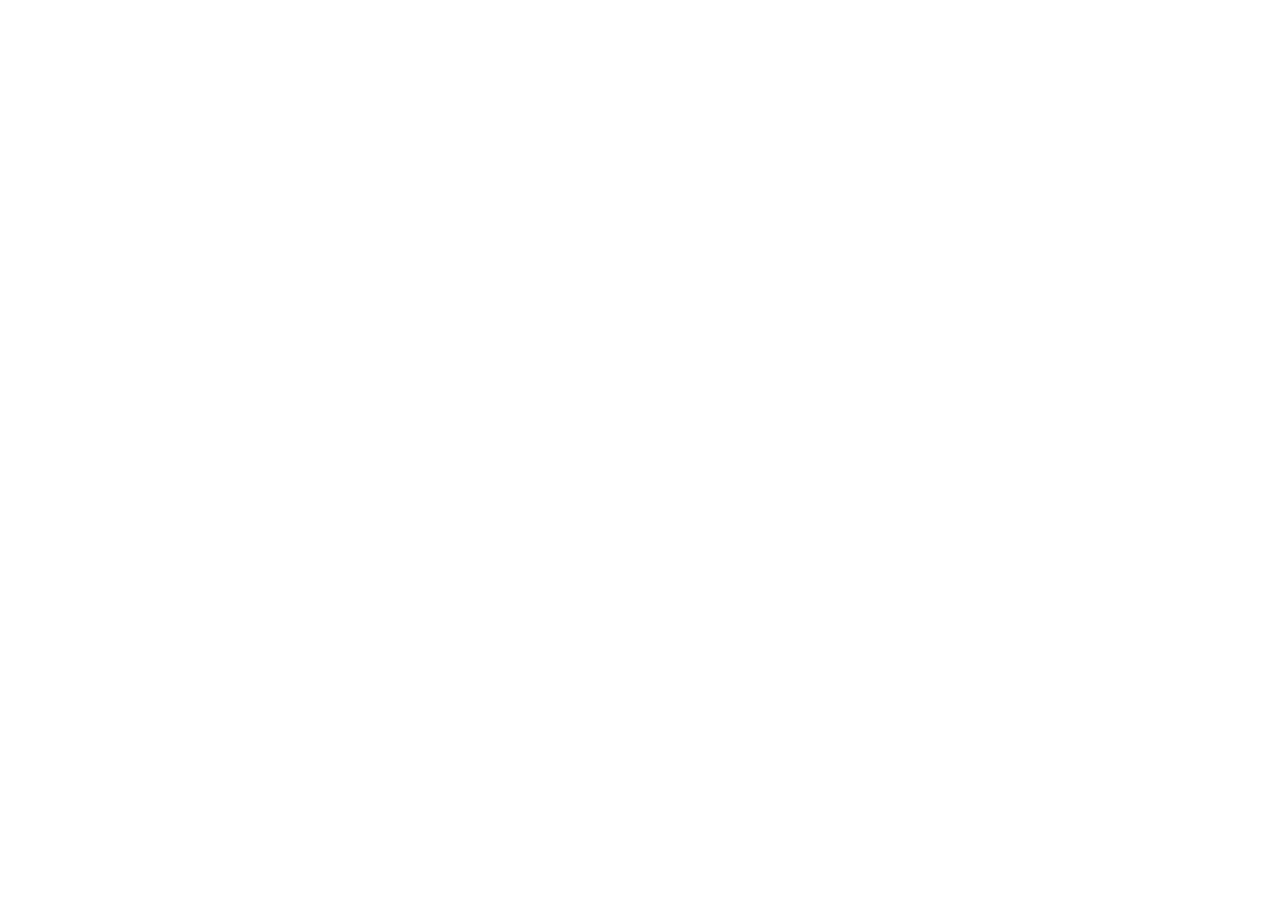
==== Frontend/index.html @ 9af1c2b1 "Daanish" ====
<!DOCTYPE html>
<html lang="en">
<head>
    <meta charset="UTF-8">
    <meta name="viewport" content="width=device-width, initial-scale=1.0">
    <title>Document</title>
</head>
<body>
    
</body>
</html>
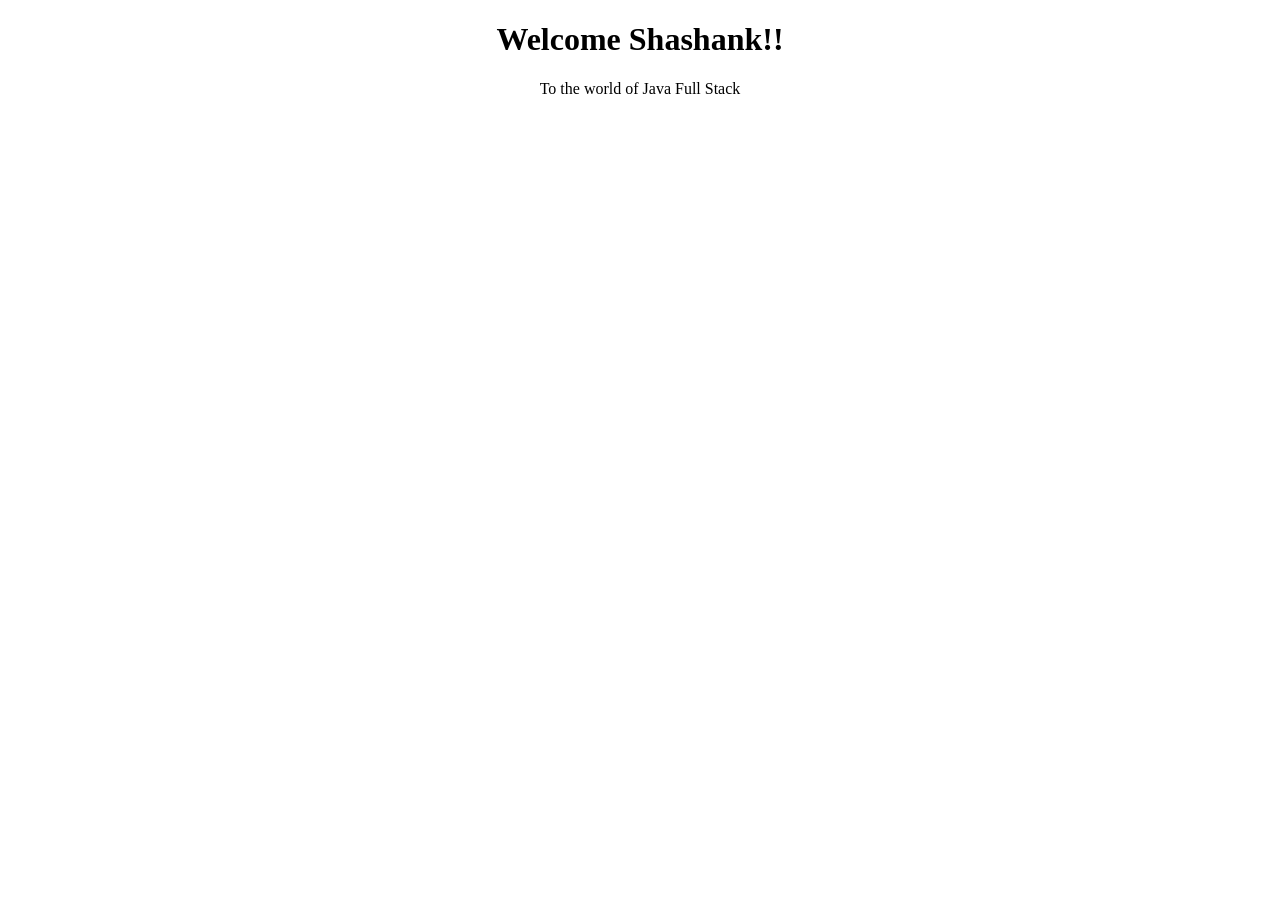
==== commit d8c77785: "First commit into Java Full Stack" ====
--- a/Frontend/index.html
+++ b/Frontend/index.html
@@ -3,9 +3,10 @@
 <head>
     <meta charset="UTF-8">
     <meta name="viewport" content="width=device-width, initial-scale=1.0">
-    <title>Document</title>
+    <title>Infosys Internship Started</title>
 </head>
 <body>
-    
+    <center><h1>Welcome Shashank!!</h1>
+    <p>To the world of Java Full Stack</p></center>
 </body>
 </html>
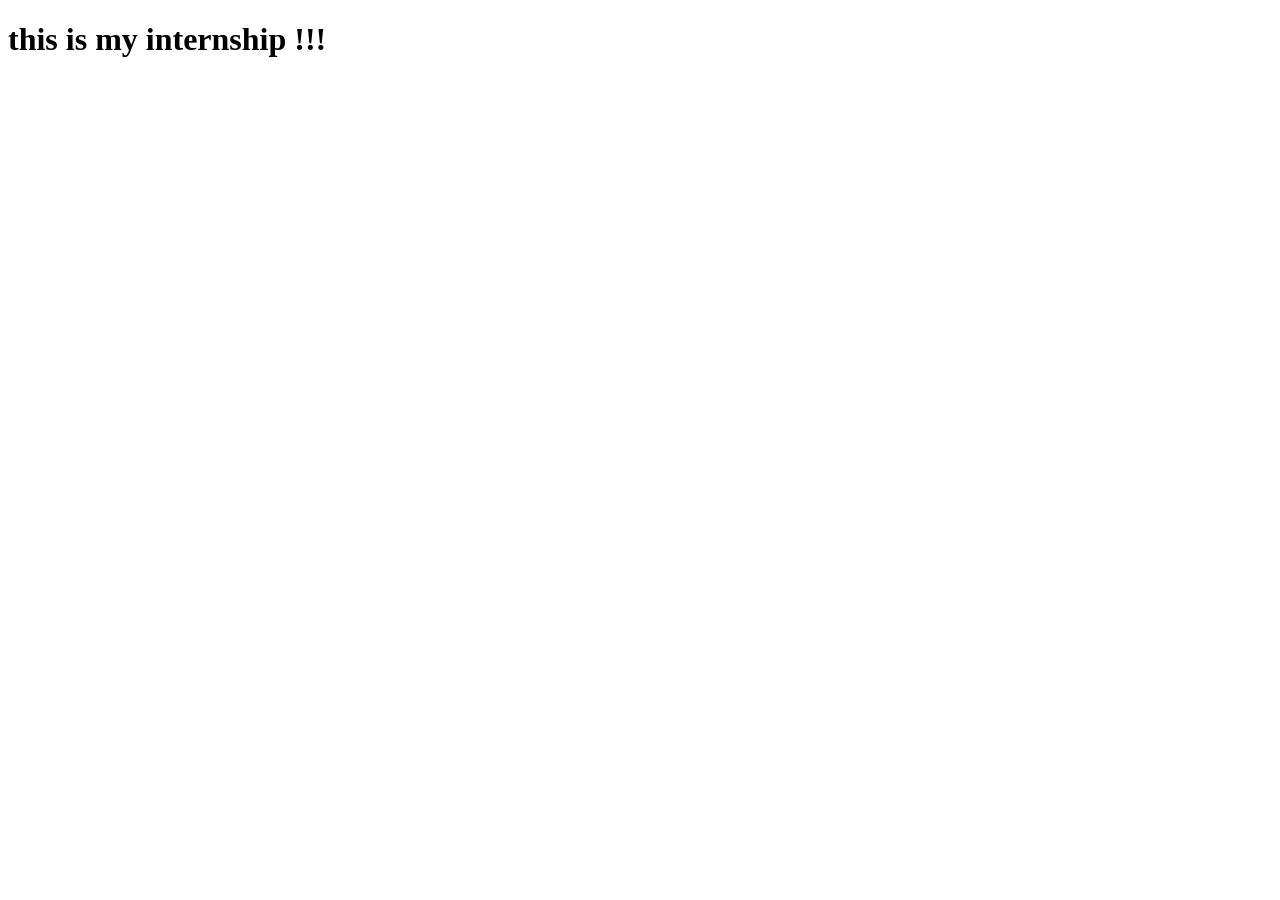
==== commit cb47ac30: "this is my first commit" ====
--- a/Frontend/index.html
+++ b/Frontend/index.html
@@ -3,10 +3,9 @@
 <head>
     <meta charset="UTF-8">
     <meta name="viewport" content="width=device-width, initial-scale=1.0">
-    <title>Infosys Internship Started</title>
+    <title>Internship Started</title>
 </head>
 <body>
-    <center><h1>Welcome Shashank!!</h1>
-    <p>To the world of Java Full Stack</p></center>
+    <h1>this is my internship !!!</h1>
 </body>
 </html>
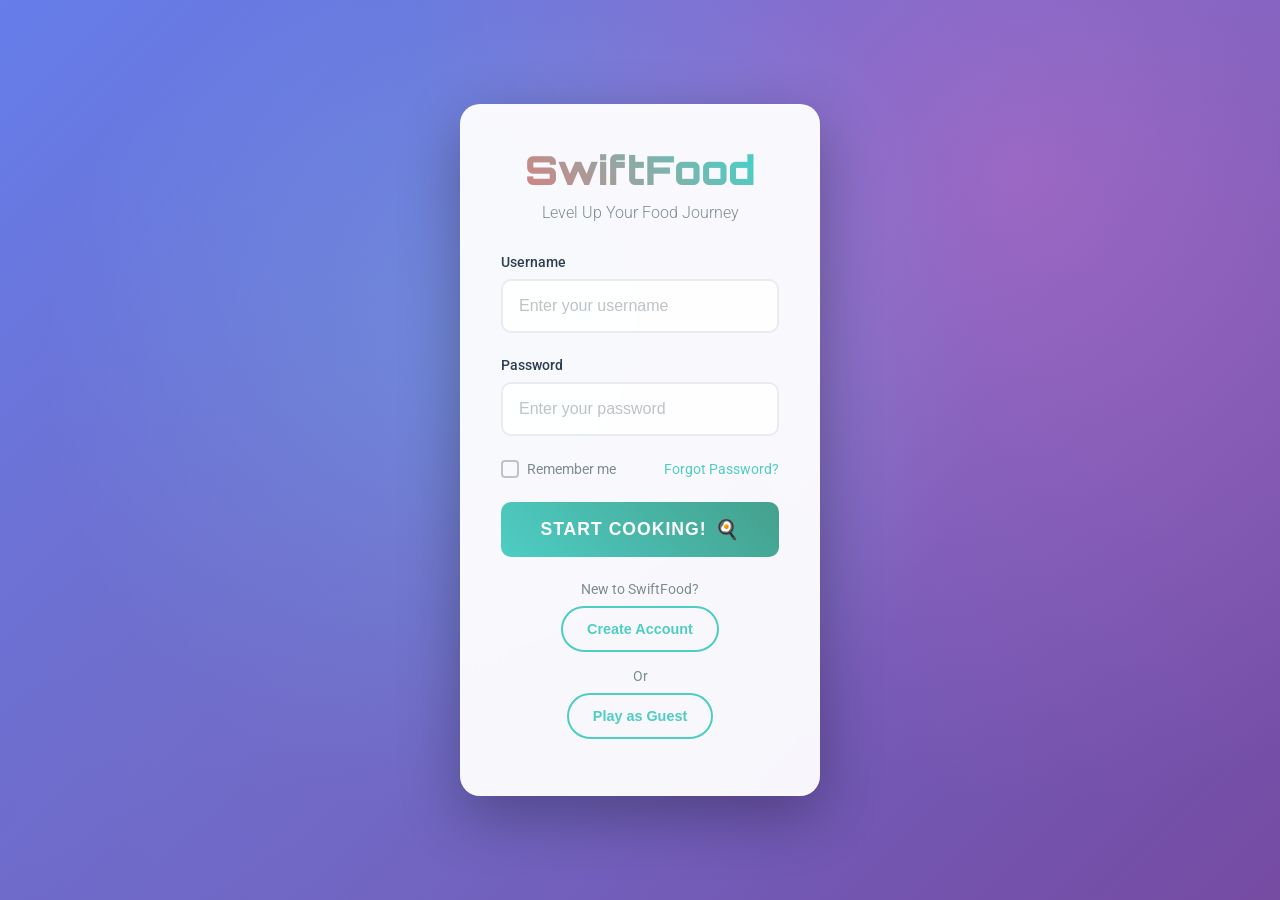
==== commit 4281e1f9: "Frontend/Backend - git implementation for projects." ====
--- a/Frontend/index.html
+++ b/Frontend/index.html
@@ -3,9 +3,149 @@
 <head>
     <meta charset="UTF-8">
     <meta name="viewport" content="width=device-width, initial-scale=1.0">
-    <title>Internship Started</title>
+    <title>SwiftFood - Level Up Your Food Journey</title>
+    <link rel="stylesheet" href="styles.css">
+    <link href="https://fonts.googleapis.com/css2?family=Orbitron:wght@400;700;900&family=Roboto:wght@300;400;500&display=swap" rel="stylesheet">
 </head>
 <body>
-    <h1>this is my internship !!!</h1>
+    <div class="game-container">
+        <!-- Header -->
+        <header class="game-header">
+            <div class="logo">
+                <h1>SwiftFood</h1>
+                <span class="subtitle">Level Up Your Food Journey</span>
+            </div>
+            <div class="player-stats">
+                <div class="stat">
+                    <span class="stat-label">Level</span>
+                    <span class="stat-value" id="player-level">1</span>
+                </div>
+                <div class="stat">
+                    <span class="stat-label">XP</span>
+                    <span class="stat-value" id="player-xp">0</span>
+                </div>
+                <div class="stat">
+                    <span class="stat-label">Coins</span>
+                    <span class="stat-value" id="player-coins">100</span>
+                </div>
+                <button class="logout-btn" onclick="logout()">Logout</button>
+            </div>
+        </header>
+
+        <!-- Main Game Area -->
+        <main class="game-main">
+            <!-- Level Selection -->
+            <section class="level-selection" id="level-selection">
+                <h2>Choose Your Mission</h2>
+                <div class="levels-grid">
+                    <div class="level-card" data-level="1">
+                        <div class="level-icon">🍕</div>
+                        <h3>Level 1: Pizza Master</h3>
+                        <p>Learn the basics of pizza making</p>
+                        <div class="level-status unlocked">UNLOCKED</div>
+                    </div>
+                    <div class="level-card" data-level="2">
+                        <div class="level-icon">🍔</div>
+                        <h3>Level 2: Burger Builder</h3>
+                        <p>Master the art of burger creation</p>
+                        <div class="level-status locked">LOCKED</div>
+                    </div>
+                    <div class="level-card" data-level="3">
+                        <div class="level-icon">🍜</div>
+                        <h3>Level 3: Noodle Ninja</h3>
+                        <p>Become a noodle preparation expert</p>
+                        <div class="level-status locked">LOCKED</div>
+                    </div>
+                    <div class="level-card" data-level="4">
+                        <div class="level-icon">🍰</div>
+                        <h3>Level 4: Dessert Wizard</h3>
+                        <p>Create sweet masterpieces</p>
+                        <div class="level-status locked">LOCKED</div>
+                    </div>
+                </div>
+            </section>
+
+            <!-- Active Level -->
+            <section class="active-level" id="active-level" style="display: none;">
+                <div class="level-header">
+                    <button class="back-btn" onclick="showLevelSelection()">← Back to Levels</button>
+                    <h2 id="current-level-title">Level 1: Pizza Master</h2>
+                    <div class="progress-bar">
+                        <div class="progress-fill" id="level-progress"></div>
+                    </div>
+                </div>
+
+                <div class="level-content">
+                    <div class="task-area">
+                        <h3>Current Task</h3>
+                        <div class="task-card" id="current-task">
+                            <div class="task-icon">🍕</div>
+                            <div class="task-info">
+                                <h4 id="task-title">Prepare Pizza Dough</h4>
+                                <p id="task-description">Mix flour, water, and yeast to create the perfect pizza base</p>
+                            </div>
+                            <button class="complete-btn" onclick="completeTask()">Complete Task</button>
+                        </div>
+                    </div>
+
+                    <div class="achievements">
+                        <h3>Achievements</h3>
+                        <div class="achievement-list" id="achievement-list">
+                            <div class="achievement unlocked">
+                                <span class="achievement-icon">✅</span>
+                                <span class="achievement-text">First Steps</span>
+                            </div>
+                            <div class="achievement locked">
+                                <span class="achievement-icon">🔒</span>
+                                <span class="achievement-text">Pizza Pro</span>
+                            </div>
+                            <div class="achievement locked">
+                                <span class="achievement-icon">🔒</span>
+                                <span class="achievement-text">Speed Chef</span>
+                            </div>
+                        </div>
+                    </div>
+                </div>
+            </section>
+
+            <!-- Level Complete Modal -->
+            <div class="modal" id="level-complete-modal">
+                <div class="modal-content">
+                    <div class="level-complete">
+                        <h2>🎉 Level Complete! 🎉</h2>
+                        <div class="rewards">
+                            <div class="reward">
+                                <span class="reward-icon">⭐</span>
+                                <span class="reward-text">+50 XP</span>
+                            </div>
+                            <div class="reward">
+                                <span class="reward-icon">🪙</span>
+                                <span class="reward-text">+25 Coins</span>
+                            </div>
+                            <div class="reward">
+                                <span class="reward-icon">🏆</span>
+                                <span class="reward-text">New Achievement!</span>
+                            </div>
+                        </div>
+                        <button class="next-level-btn" onclick="nextLevel()">Next Level</button>
+                    </div>
+                </div>
+            </div>
+        </main>
+
+        <!-- Footer -->
+        <footer class="game-footer">
+            <div class="footer-content">
+                <p>&copy; 2024 SwiftFood - Level Up Your Food Journey</p>
+                <div class="social-links">
+                    <a href="#" class="social-link">📘</a>
+                    <a href="#" class="social-link">📷</a>
+                    <a href="#" class="social-link">🐦</a>
+                </div>
+            </div>
+        </footer>
+    </div>
+
+    <script src="script.js"></script>
 </body>
-</html>+</html> 
--- a/Frontend/styles.css
+++ b/Frontend/styles.css
@@ -0,0 +1,555 @@
+/* Reset and Base Styles */
+* {
+    margin: 0;
+    padding: 0;
+    box-sizing: border-box;
+}
+
+body {
+    font-family: 'Roboto', sans-serif;
+    background: linear-gradient(135deg, #667eea 0%, #764ba2 100%);
+    min-height: 100vh;
+    color: #333;
+}
+
+/* Game Container */
+.game-container {
+    min-height: 100vh;
+    display: flex;
+    flex-direction: column;
+}
+
+/* Header Styles */
+.game-header {
+    background: linear-gradient(90deg, #2c3e50 0%, #34495e 100%);
+    color: white;
+    padding: 1rem 2rem;
+    display: flex;
+    justify-content: space-between;
+    align-items: center;
+    box-shadow: 0 4px 20px rgba(0,0,0,0.3);
+    position: relative;
+    overflow: hidden;
+}
+
+.game-header::before {
+    content: '';
+    position: absolute;
+    top: 0;
+    left: 0;
+    right: 0;
+    bottom: 0;
+    background: linear-gradient(45deg, transparent 30%, rgba(255,255,255,0.1) 50%, transparent 70%);
+    animation: shimmer 3s infinite;
+}
+
+@keyframes shimmer {
+    0% { transform: translateX(-100%); }
+    100% { transform: translateX(100%); }
+}
+
+.logo h1 {
+    font-family: 'Orbitron', monospace;
+    font-size: 2.5rem;
+    font-weight: 900;
+    background: linear-gradient(45deg, #ff6b6b, #4ecdc4, #45b7d1);
+    background-size: 200% 200%;
+    -webkit-background-clip: text;
+    -webkit-text-fill-color: transparent;
+    animation: gradientShift 3s ease-in-out infinite;
+}
+
+@keyframes gradientShift {
+    0%, 100% { background-position: 0% 50%; }
+    50% { background-position: 100% 50%; }
+}
+
+.subtitle {
+    font-size: 0.9rem;
+    opacity: 0.8;
+    font-weight: 300;
+}
+
+.player-stats {
+    display: flex;
+    gap: 2rem;
+}
+
+.stat {
+    text-align: center;
+    background: rgba(255,255,255,0.1);
+    padding: 0.5rem 1rem;
+    border-radius: 10px;
+    backdrop-filter: blur(10px);
+    border: 1px solid rgba(255,255,255,0.2);
+}
+
+.stat-label {
+    display: block;
+    font-size: 0.8rem;
+    opacity: 0.7;
+    margin-bottom: 0.2rem;
+}
+
+.stat-value {
+    font-family: 'Orbitron', monospace;
+    font-size: 1.2rem;
+    font-weight: 700;
+    color: #4ecdc4;
+}
+
+.logout-btn {
+    background: linear-gradient(45deg, #e74c3c, #c0392b);
+    color: white;
+    border: none;
+    padding: 0.5rem 1rem;
+    border-radius: 20px;
+    cursor: pointer;
+    font-weight: 600;
+    font-size: 0.8rem;
+    transition: all 0.3s ease;
+    text-transform: uppercase;
+    letter-spacing: 1px;
+}
+
+.logout-btn:hover {
+    transform: scale(1.05);
+    box-shadow: 0 5px 15px rgba(231, 76, 60, 0.4);
+}
+
+/* Main Game Area */
+.game-main {
+    flex: 1;
+    padding: 2rem;
+    max-width: 1200px;
+    margin: 0 auto;
+    width: 100%;
+}
+
+/* Level Selection */
+.level-selection h2 {
+    text-align: center;
+    font-family: 'Orbitron', monospace;
+    font-size: 2rem;
+    margin-bottom: 2rem;
+    color: white;
+    text-shadow: 2px 2px 4px rgba(0,0,0,0.5);
+}
+
+.levels-grid {
+    display: grid;
+    grid-template-columns: repeat(auto-fit, minmax(280px, 1fr));
+    gap: 2rem;
+    margin-bottom: 2rem;
+}
+
+.level-card {
+    background: linear-gradient(145deg, #ffffff, #f0f0f0);
+    border-radius: 20px;
+    padding: 2rem;
+    text-align: center;
+    box-shadow: 0 10px 30px rgba(0,0,0,0.2);
+    transition: all 0.3s ease;
+    cursor: pointer;
+    position: relative;
+    overflow: hidden;
+}
+
+.level-card::before {
+    content: '';
+    position: absolute;
+    top: 0;
+    left: -100%;
+    width: 100%;
+    height: 100%;
+    background: linear-gradient(90deg, transparent, rgba(255,255,255,0.4), transparent);
+    transition: left 0.5s;
+}
+
+.level-card:hover::before {
+    left: 100%;
+}
+
+.level-card:hover {
+    transform: translateY(-10px);
+    box-shadow: 0 20px 40px rgba(0,0,0,0.3);
+}
+
+.level-card.unlocked:hover {
+    background: linear-gradient(145deg, #4ecdc4, #44a08d);
+    color: white;
+}
+
+.level-icon {
+    font-size: 4rem;
+    margin-bottom: 1rem;
+    display: block;
+}
+
+.level-card h3 {
+    font-family: 'Orbitron', monospace;
+    font-size: 1.3rem;
+    margin-bottom: 0.5rem;
+    color: #2c3e50;
+}
+
+.level-card p {
+    color: #7f8c8d;
+    margin-bottom: 1rem;
+    line-height: 1.5;
+}
+
+.level-status {
+    padding: 0.5rem 1rem;
+    border-radius: 20px;
+    font-weight: 600;
+    font-size: 0.9rem;
+    text-transform: uppercase;
+    letter-spacing: 1px;
+}
+
+.level-status.unlocked {
+    background: linear-gradient(45deg, #4ecdc4, #44a08d);
+    color: white;
+    animation: pulse 2s infinite;
+}
+
+.level-status.locked {
+    background: #bdc3c7;
+    color: #7f8c8d;
+}
+
+@keyframes pulse {
+    0%, 100% { transform: scale(1); }
+    50% { transform: scale(1.05); }
+}
+
+/* Active Level */
+.active-level {
+    background: rgba(255,255,255,0.95);
+    border-radius: 20px;
+    padding: 2rem;
+    box-shadow: 0 10px 30px rgba(0,0,0,0.2);
+}
+
+.level-header {
+    display: flex;
+    align-items: center;
+    gap: 2rem;
+    margin-bottom: 2rem;
+    flex-wrap: wrap;
+}
+
+.back-btn {
+    background: linear-gradient(45deg, #e74c3c, #c0392b);
+    color: white;
+    border: none;
+    padding: 0.8rem 1.5rem;
+    border-radius: 25px;
+    cursor: pointer;
+    font-weight: 600;
+    transition: all 0.3s ease;
+}
+
+.back-btn:hover {
+    transform: translateX(-5px);
+    box-shadow: 0 5px 15px rgba(231, 76, 60, 0.4);
+}
+
+.level-header h2 {
+    font-family: 'Orbitron', monospace;
+    color: #2c3e50;
+    flex: 1;
+}
+
+.progress-bar {
+    width: 200px;
+    height: 10px;
+    background: #ecf0f1;
+    border-radius: 10px;
+    overflow: hidden;
+    position: relative;
+}
+
+.progress-fill {
+    height: 100%;
+    background: linear-gradient(90deg, #4ecdc4, #44a08d);
+    border-radius: 10px;
+    transition: width 0.5s ease;
+    width: 0%;
+}
+
+/* Level Content */
+.level-content {
+    display: grid;
+    grid-template-columns: 2fr 1fr;
+    gap: 2rem;
+}
+
+.task-area h3, .achievements h3 {
+    font-family: 'Orbitron', monospace;
+    color: #2c3e50;
+    margin-bottom: 1rem;
+}
+
+.task-card {
+    background: linear-gradient(145deg, #ffffff, #f8f9fa);
+    border-radius: 15px;
+    padding: 2rem;
+    box-shadow: 0 5px 15px rgba(0,0,0,0.1);
+    display: flex;
+    align-items: center;
+    gap: 1.5rem;
+    border: 2px solid #e9ecef;
+    transition: all 0.3s ease;
+}
+
+.task-card:hover {
+    border-color: #4ecdc4;
+    transform: translateY(-2px);
+    box-shadow: 0 10px 25px rgba(0,0,0,0.15);
+}
+
+.task-icon {
+    font-size: 3rem;
+    flex-shrink: 0;
+}
+
+.task-info {
+    flex: 1;
+}
+
+.task-info h4 {
+    font-family: 'Orbitron', monospace;
+    color: #2c3e50;
+    margin-bottom: 0.5rem;
+}
+
+.task-info p {
+    color: #7f8c8d;
+    line-height: 1.6;
+}
+
+.complete-btn {
+    background: linear-gradient(45deg, #4ecdc4, #44a08d);
+    color: white;
+    border: none;
+    padding: 1rem 2rem;
+    border-radius: 25px;
+    cursor: pointer;
+    font-weight: 600;
+    font-size: 1rem;
+    transition: all 0.3s ease;
+    text-transform: uppercase;
+    letter-spacing: 1px;
+}
+
+.complete-btn:hover {
+    transform: scale(1.05);
+    box-shadow: 0 10px 25px rgba(78, 205, 196, 0.4);
+}
+
+/* Achievements */
+.achievement-list {
+    display: flex;
+    flex-direction: column;
+    gap: 1rem;
+}
+
+.achievement {
+    display: flex;
+    align-items: center;
+    gap: 1rem;
+    padding: 1rem;
+    border-radius: 10px;
+    transition: all 0.3s ease;
+}
+
+.achievement.unlocked {
+    background: linear-gradient(45deg, #4ecdc4, #44a08d);
+    color: white;
+    box-shadow: 0 5px 15px rgba(78, 205, 196, 0.3);
+}
+
+.achievement.locked {
+    background: #ecf0f1;
+    color: #7f8c8d;
+}
+
+.achievement-icon {
+    font-size: 1.5rem;
+}
+
+.achievement-text {
+    font-weight: 600;
+}
+
+/* Modal */
+.modal {
+    display: none;
+    position: fixed;
+    top: 0;
+    left: 0;
+    width: 100%;
+    height: 100%;
+    background: rgba(0,0,0,0.8);
+    z-index: 1000;
+    animation: fadeIn 0.3s ease;
+}
+
+@keyframes fadeIn {
+    from { opacity: 0; }
+    to { opacity: 1; }
+}
+
+.modal-content {
+    position: absolute;
+    top: 50%;
+    left: 50%;
+    transform: translate(-50%, -50%);
+    background: white;
+    border-radius: 20px;
+    padding: 3rem;
+    text-align: center;
+    box-shadow: 0 20px 60px rgba(0,0,0,0.3);
+    animation: slideIn 0.3s ease;
+}
+
+@keyframes slideIn {
+    from { transform: translate(-50%, -60%); opacity: 0; }
+    to { transform: translate(-50%, -50%); opacity: 1; }
+}
+
+.level-complete h2 {
+    font-family: 'Orbitron', monospace;
+    color: #2c3e50;
+    margin-bottom: 2rem;
+    font-size: 2rem;
+}
+
+.rewards {
+    display: flex;
+    justify-content: center;
+    gap: 2rem;
+    margin-bottom: 2rem;
+    flex-wrap: wrap;
+}
+
+.reward {
+    display: flex;
+    flex-direction: column;
+    align-items: center;
+    gap: 0.5rem;
+}
+
+.reward-icon {
+    font-size: 2rem;
+}
+
+.reward-text {
+    font-weight: 600;
+    color: #2c3e50;
+}
+
+.next-level-btn {
+    background: linear-gradient(45deg, #4ecdc4, #44a08d);
+    color: white;
+    border: none;
+    padding: 1rem 2rem;
+    border-radius: 25px;
+    cursor: pointer;
+    font-weight: 600;
+    font-size: 1.1rem;
+    transition: all 0.3s ease;
+    text-transform: uppercase;
+    letter-spacing: 1px;
+}
+
+.next-level-btn:hover {
+    transform: scale(1.05);
+    box-shadow: 0 10px 25px rgba(78, 205, 196, 0.4);
+}
+
+/* Footer */
+.game-footer {
+    background: linear-gradient(90deg, #2c3e50 0%, #34495e 100%);
+    color: white;
+    padding: 1rem 2rem;
+    text-align: center;
+}
+
+.footer-content {
+    display: flex;
+    justify-content: space-between;
+    align-items: center;
+    max-width: 1200px;
+    margin: 0 auto;
+}
+
+.social-links {
+    display: flex;
+    gap: 1rem;
+}
+
+.social-link {
+    color: white;
+    text-decoration: none;
+    font-size: 1.5rem;
+    transition: all 0.3s ease;
+}
+
+.social-link:hover {
+    transform: scale(1.2);
+    color: #4ecdc4;
+}
+
+/* Responsive Design */
+@media (max-width: 768px) {
+    .game-header {
+        flex-direction: column;
+        gap: 1rem;
+        text-align: center;
+    }
+    
+    .player-stats {
+        gap: 1rem;
+    }
+    
+    .levels-grid {
+        grid-template-columns: 1fr;
+    }
+    
+    .level-content {
+        grid-template-columns: 1fr;
+    }
+    
+    .level-header {
+        flex-direction: column;
+        gap: 1rem;
+    }
+    
+    .progress-bar {
+        width: 100%;
+    }
+    
+    .task-card {
+        flex-direction: column;
+        text-align: center;
+    }
+    
+    .footer-content {
+        flex-direction: column;
+        gap: 1rem;
+    }
+}
+
+/* Animations */
+@keyframes bounce {
+    0%, 20%, 50%, 80%, 100% { transform: translateY(0); }
+    40% { transform: translateY(-10px); }
+    60% { transform: translateY(-5px); }
+}
+
+.bounce {
+    animation: bounce 1s;
+} 
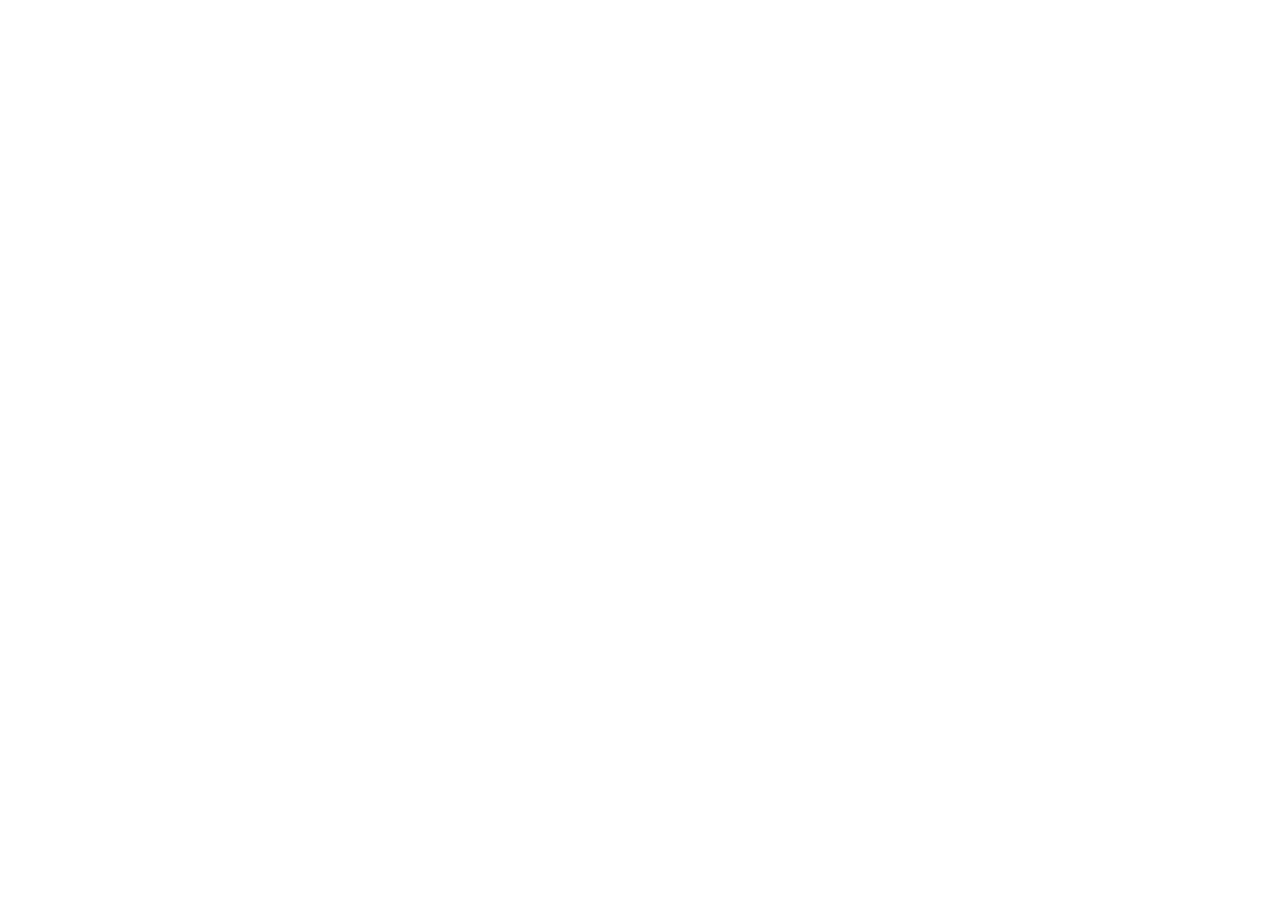
==== commit b0d8a0de: "add frontend and backend" ====
--- a/Frontend/index.html
+++ b/Frontend/index.html
@@ -3,149 +3,9 @@
 <head>
     <meta charset="UTF-8">
     <meta name="viewport" content="width=device-width, initial-scale=1.0">
-    <title>SwiftFood - Level Up Your Food Journey</title>
-    <link rel="stylesheet" href="styles.css">
-    <link href="https://fonts.googleapis.com/css2?family=Orbitron:wght@400;700;900&family=Roboto:wght@300;400;500&display=swap" rel="stylesheet">
+    <title>Document</title>
 </head>
 <body>
-    <div class="game-container">
-        <!-- Header -->
-        <header class="game-header">
-            <div class="logo">
-                <h1>SwiftFood</h1>
-                <span class="subtitle">Level Up Your Food Journey</span>
-            </div>
-            <div class="player-stats">
-                <div class="stat">
-                    <span class="stat-label">Level</span>
-                    <span class="stat-value" id="player-level">1</span>
-                </div>
-                <div class="stat">
-                    <span class="stat-label">XP</span>
-                    <span class="stat-value" id="player-xp">0</span>
-                </div>
-                <div class="stat">
-                    <span class="stat-label">Coins</span>
-                    <span class="stat-value" id="player-coins">100</span>
-                </div>
-                <button class="logout-btn" onclick="logout()">Logout</button>
-            </div>
-        </header>
-
-        <!-- Main Game Area -->
-        <main class="game-main">
-            <!-- Level Selection -->
-            <section class="level-selection" id="level-selection">
-                <h2>Choose Your Mission</h2>
-                <div class="levels-grid">
-                    <div class="level-card" data-level="1">
-                        <div class="level-icon">🍕</div>
-                        <h3>Level 1: Pizza Master</h3>
-                        <p>Learn the basics of pizza making</p>
-                        <div class="level-status unlocked">UNLOCKED</div>
-                    </div>
-                    <div class="level-card" data-level="2">
-                        <div class="level-icon">🍔</div>
-                        <h3>Level 2: Burger Builder</h3>
-                        <p>Master the art of burger creation</p>
-                        <div class="level-status locked">LOCKED</div>
-                    </div>
-                    <div class="level-card" data-level="3">
-                        <div class="level-icon">🍜</div>
-                        <h3>Level 3: Noodle Ninja</h3>
-                        <p>Become a noodle preparation expert</p>
-                        <div class="level-status locked">LOCKED</div>
-                    </div>
-                    <div class="level-card" data-level="4">
-                        <div class="level-icon">🍰</div>
-                        <h3>Level 4: Dessert Wizard</h3>
-                        <p>Create sweet masterpieces</p>
-                        <div class="level-status locked">LOCKED</div>
-                    </div>
-                </div>
-            </section>
-
-            <!-- Active Level -->
-            <section class="active-level" id="active-level" style="display: none;">
-                <div class="level-header">
-                    <button class="back-btn" onclick="showLevelSelection()">← Back to Levels</button>
-                    <h2 id="current-level-title">Level 1: Pizza Master</h2>
-                    <div class="progress-bar">
-                        <div class="progress-fill" id="level-progress"></div>
-                    </div>
-                </div>
-
-                <div class="level-content">
-                    <div class="task-area">
-                        <h3>Current Task</h3>
-                        <div class="task-card" id="current-task">
-                            <div class="task-icon">🍕</div>
-                            <div class="task-info">
-                                <h4 id="task-title">Prepare Pizza Dough</h4>
-                                <p id="task-description">Mix flour, water, and yeast to create the perfect pizza base</p>
-                            </div>
-                            <button class="complete-btn" onclick="completeTask()">Complete Task</button>
-                        </div>
-                    </div>
-
-                    <div class="achievements">
-                        <h3>Achievements</h3>
-                        <div class="achievement-list" id="achievement-list">
-                            <div class="achievement unlocked">
-                                <span class="achievement-icon">✅</span>
-                                <span class="achievement-text">First Steps</span>
-                            </div>
-                            <div class="achievement locked">
-                                <span class="achievement-icon">🔒</span>
-                                <span class="achievement-text">Pizza Pro</span>
-                            </div>
-                            <div class="achievement locked">
-                                <span class="achievement-icon">🔒</span>
-                                <span class="achievement-text">Speed Chef</span>
-                            </div>
-                        </div>
-                    </div>
-                </div>
-            </section>
-
-            <!-- Level Complete Modal -->
-            <div class="modal" id="level-complete-modal">
-                <div class="modal-content">
-                    <div class="level-complete">
-                        <h2>🎉 Level Complete! 🎉</h2>
-                        <div class="rewards">
-                            <div class="reward">
-                                <span class="reward-icon">⭐</span>
-                                <span class="reward-text">+50 XP</span>
-                            </div>
-                            <div class="reward">
-                                <span class="reward-icon">🪙</span>
-                                <span class="reward-text">+25 Coins</span>
-                            </div>
-                            <div class="reward">
-                                <span class="reward-icon">🏆</span>
-                                <span class="reward-text">New Achievement!</span>
-                            </div>
-                        </div>
-                        <button class="next-level-btn" onclick="nextLevel()">Next Level</button>
-                    </div>
-                </div>
-            </div>
-        </main>
-
-        <!-- Footer -->
-        <footer class="game-footer">
-            <div class="footer-content">
-                <p>&copy; 2024 SwiftFood - Level Up Your Food Journey</p>
-                <div class="social-links">
-                    <a href="#" class="social-link">📘</a>
-                    <a href="#" class="social-link">📷</a>
-                    <a href="#" class="social-link">🐦</a>
-                </div>
-            </div>
-        </footer>
-    </div>
-
-    <script src="script.js"></script>
+    
 </body>
-</html> +</html>
